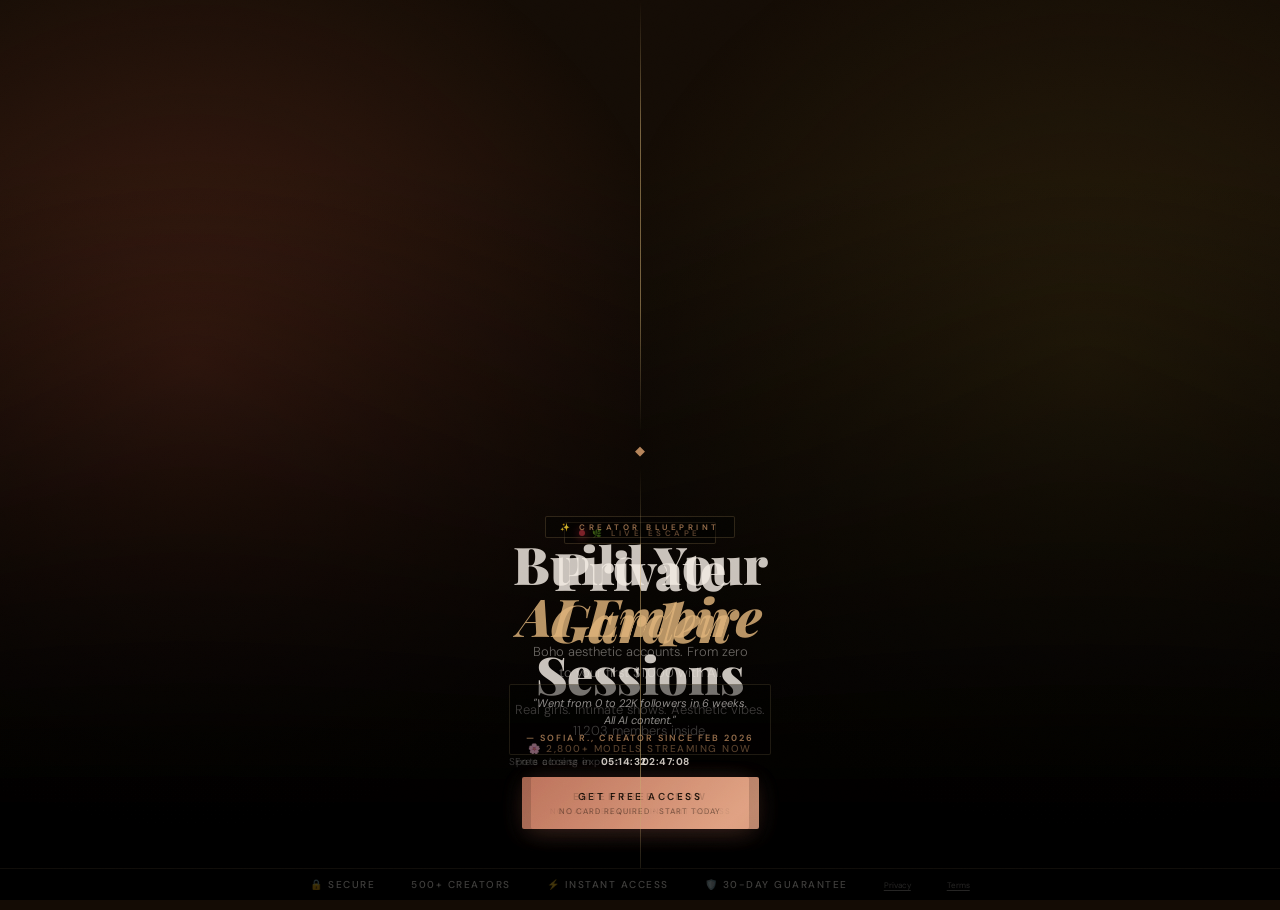
==== offers/index.html @ d006a07e "deploy: AI Girls v1 (AuraMuse) — bridge + offers + worker" ====
<!DOCTYPE html>
<html lang="en">
<head>
<meta charset="UTF-8">
<meta name="viewport" content="width=device-width, initial-scale=1.0, maximum-scale=1.0, user-scalable=no">
<meta name="robots" content="noindex">
<title>AuraMuse — Choose Your Path</title>
<link rel="preconnect" href="https://fonts.googleapis.com">
<link rel="preconnect" href="https://fonts.gstatic.com" crossorigin>
<link href="https://fonts.googleapis.com/css2?family=Playfair+Display:ital,wght@0,700;0,900;1,700&family=DM+Sans:wght@300;400;500;600&display=swap" rel="stylesheet">
<style>
*, *::before, *::after { margin:0; padding:0; box-sizing:border-box; }
:root {
  --gold:    #b5845a;
  --gold-hi: #e0b47a;
  --cream:   #f5ede4;
  --black:   #140c05;
  --ease:    cubic-bezier(0.16, 1, 0.3, 1);
  --muted: rgba(247,242,236,0.5);
  --dim:   rgba(247,242,236,0.25);
}
html, body { height:100%; overflow:hidden; background:var(--black); color:var(--cream); font-family:'DM Sans',sans-serif; }
body::after { content:''; position:fixed; inset:0; background-image:url("data:image/svg+xml,%3Csvg viewBox='0 0 200 200' xmlns='http://www.w3.org/2000/svg'%3E%3Cfilter id='n'%3E%3CfeTurbulence type='fractalNoise' baseFrequency='0.85' numOctaves='4' stitchTiles='stitch'/%3E%3C/filter%3E%3Crect width='100%25' height='100%25' filter='url(%23n)'/%3E%3C/svg%3E"); background-size:180px 180px; opacity:0.035; pointer-events:none; z-index:999; mix-blend-mode:overlay; }
.stage { display:flex; width:100%; height:100vh; position:relative; }
.wing { position:relative; flex:1; height:100%; overflow:hidden; text-decoration:none; color:var(--cream); transition:flex 0.65s var(--ease); -webkit-tap-highlight-color:transparent; }
.stage:not(.mobile):hover .wing:hover { flex:1.35; }
.stage:not(.mobile):hover .wing:not(:hover) { flex:0.65; }
.wing__video { position:absolute; inset:0; width:100%; height:100%; object-fit:cover; object-position:center 15%; filter:brightness(0.3) saturate(0.65); transition:transform 0.7s var(--ease), filter 0.5s ease; }
.wing:hover .wing__video { transform:scale(1.04); filter:brightness(0.5) saturate(1.1); }
.wing__tint { position:absolute; inset:0; z-index:1; pointer-events:none; transition:opacity 0.5s ease; opacity:0.5; }
.wing--left  .wing__tint { background:radial-gradient(ellipse 120% 80% at 30% 40%, rgba(140,60,40,0.7) 0%, transparent 65%); }
.wing--right .wing__tint { background:radial-gradient(ellipse 120% 80% at 70% 40%, rgba(80,65,20,0.65) 0%, transparent 65%); }
.wing:hover .wing__tint { opacity:0.9; }
.wing__fade { position:absolute; bottom:0; left:0; right:0; height:82%; z-index:2; pointer-events:none; background:linear-gradient(transparent, rgba(0,0,0,0.97) 88%); }
.wing__body { position:absolute; bottom:0; left:0; right:0; z-index:10; padding:clamp(16px,3vw,40px) clamp(14px,2.5vw,32px) clamp(52px,9vh,84px); display:flex; flex-direction:column; align-items:center; text-align:center; gap:9px; transform:translateY(10px); opacity:0.82; transition:transform 0.45s var(--ease), opacity 0.3s ease; }
.wing:hover .wing__body { transform:translateY(0); opacity:1; }
.badge { display:inline-flex; align-items:center; gap:7px; font-size:8px; font-weight:600; letter-spacing:3.5px; text-transform:uppercase; border:1px solid rgba(201,169,110,0.25); padding:5px 14px; border-radius:2px; backdrop-filter:blur(10px); background:rgba(0,0,0,0.5); color:var(--gold); }
.live-dot { width:6px; height:6px; border-radius:50%; background:#ff4455; box-shadow:0 0 8px #ff4455; animation:livePulse 1.8s ease infinite; }
@keyframes livePulse { 0%,100%{opacity:1} 50%{opacity:0.5} }
.wing__title { font-family:'Playfair Display', serif; font-size:clamp(26px,4.2vw,52px); font-weight:900; line-height:1.0; letter-spacing:-0.5px; }
.wing__title em { font-style:italic; color:var(--gold-hi); }
.wing__desc { font-size:clamp(11px,1.6vw,13px); font-weight:300; color:var(--muted); line-height:1.6; max-width:270px; }
.wing__stat { font-size:10px; letter-spacing:1.5px; text-transform:uppercase; color:var(--gold); font-weight:500; }
.wing__timer { font-size:10px; color:var(--dim); display:flex; align-items:center; gap:6px; letter-spacing:0.5px; }
.wing__timer b { color:var(--cream); font-variant-numeric:tabular-nums; }
.proof-bar { display:flex; flex-direction:column; gap:4px; align-items:center; padding:10px 16px; border:1px solid rgba(201,169,110,0.18); border-radius:2px; background:rgba(0,0,0,0.5); backdrop-filter:blur(10px); width:100%; max-width:280px; }
.proof-quote { font-size:11px; font-style:italic; color:rgba(247,242,236,0.7); line-height:1.5; }
.proof-name { font-size:9px; letter-spacing:2px; text-transform:uppercase; color:var(--gold); font-weight:600; }
.cta-btn { display:inline-block; padding:13px 28px; font-family:'DM Sans',sans-serif; font-size:10px; font-weight:600; letter-spacing:2.5px; text-transform:uppercase; color:var(--black); background:linear-gradient(135deg,#c47860 0%,#e8a888 50%,#c47860 100%); background-size:200% 100%; border:none; border-radius:2px; cursor:pointer; text-decoration:none; transition:background-position 0.5s, transform 0.3s, box-shadow 0.3s; box-shadow:0 4px 24px rgba(196,120,96,0.2); }
.cta-btn:hover { background-position:100% 0; transform:translateY(-2px); }
.wing--right .cta-btn { background:linear-gradient(135deg,var(--gold) 0%,var(--gold-hi) 50%,var(--gold) 100%); background-size:200% 100%; box-shadow:0 4px 24px rgba(201,169,110,0.2); }
.wing--right .cta-btn:hover { box-shadow:0 8px 32px rgba(201,169,110,0.4); }
.btn-note { display:block; font-size:8px; letter-spacing:1px; opacity:0.55; margin-top:3px; font-weight:400; }
.divider { position:absolute; top:0; bottom:0; left:50%; transform:translateX(-50%); width:44px; z-index:20; display:flex; flex-direction:column; align-items:center; justify-content:center; pointer-events:none; transition:opacity 0.4s; gap:0; }
.stage:hover .divider { opacity:0; }
.div-line { flex:1; width:1px; background:linear-gradient(to bottom,transparent,rgba(201,169,110,0.55) 30%,rgba(201,169,110,0.55) 70%,transparent); }
.div-gem { color:var(--gold); font-size:13px; padding:8px 0; animation:gemGlow 3s ease-in-out infinite; }
@keyframes gemGlow { 0%,100%{text-shadow:0 0 8px rgba(201,169,110,0.5)} 50%{text-shadow:0 0 24px rgba(245,224,152,1), 0 0 48px rgba(201,169,110,0.4)} }
.trustbar { position:fixed; bottom:0; left:0; right:0; z-index:50; display:flex; justify-content:center; align-items:center; gap:clamp(14px,3.5vw,36px); padding:9px 20px; background:rgba(0,0,0,0.88); backdrop-filter:blur(14px); border-top:1px solid rgba(201,169,110,0.08); }
.trustbar span { font-size:clamp(8px,1.4vw,10px); letter-spacing:1.5px; text-transform:uppercase; color:var(--dim); font-weight:500; white-space:nowrap; }
.trustbar a { font-size:8px; color:rgba(247,242,236,0.15); text-decoration:underline; text-underline-offset:2px; }
.wing--left  { animation:wLeft  0.8s var(--ease) both; }
.wing--right { animation:wRight 0.8s var(--ease) 0.1s both; }
@keyframes wLeft  { from{opacity:0;transform:translateX(-16px)} to{opacity:1;transform:none} }
@keyframes wRight { from{opacity:0;transform:translateX(16px)}  to{opacity:1;transform:none} }
@media (max-width:600px) {
  .stage { flex-direction:column; }
  .wing  { flex:none !important; height:50vh; }
  .wing__body { padding:10px 16px 44px; transform:none !important; opacity:1 !important; gap:7px; }
  .wing__title { font-size:clamp(20px,5.5vw,28px); }
  .wing__desc { font-size:11px; }
  .divider { display:none; }
  .proof-bar { max-width:100%; }
  .trustbar { gap:10px; }
}
@media (hover:none) { .wing__video { filter:brightness(0.48) saturate(1); } .wing__tint { opacity:0.75; } }
@media (prefers-reduced-motion:reduce) { *,*::before,*::after { animation:none !important; transition:none !important; } }
</style>
</head>
<body>
<main class="stage" id="stage">
  <!-- LEFT -->
  <a class="wing wing--left" href="/go?offer=left" id="wingLeft"
     onclick="trackClick('ai-girls-v1','Jerkmate',window._acc||'','direct')">
    <video class="wing__video" autoplay muted loop playsinline preload="metadata">
      <source src="../4.mp4" type="video/mp4">
    </video>
    <div class="wing__tint"></div>
    <div class="wing__fade"></div>
    <div class="wing__body">
      <div class="badge"><span class="live-dot"></span>🌿 Live Escape</div>
      <div class="wing__title">Private<br><em>Garden</em><br>Sessions</div>
      <div class="wing__desc">Real girls. Intimate shows. Aesthetic vibes.<br>11,203 members inside.</div>
      <div class="wing__stat">🌸 2,800+ models streaming now</div>
      <div class="wing__timer">Free access expires in&nbsp;<b id="timer1">02:47:09</b></div>
      <a class="cta-btn" href="/go?offer=left" id="leftCta">
        Enter Free — Now
        <span class="btn-note">No card required · Instant access</span>
      </a>
    </div>
  </a>
  <!-- DIVIDER -->
  <div class="divider">
    <div class="div-line"></div>
    <div class="div-gem">◆</div>
    <div class="div-line"></div>
  </div>
  <!-- RIGHT -->
  <a class="wing wing--right" href="/go?offer=right" id="wingRight"
     onclick="trackClick('ai-girls-v1','AIModelLab',window._acc||'','direct')">
    <video class="wing__video" autoplay muted loop playsinline preload="metadata">
      <source src="../3.mp4" type="video/mp4">
    </video>
    <div class="wing__tint"></div>
    <div class="wing__fade"></div>
    <div class="wing__body">
      <div class="badge">✨ Creator Blueprint</div>
      <div class="wing__title">Build Your<br><em>AI Empire</em></div>
      <div class="wing__desc">Boho aesthetic accounts. From zero<br>to your first $1,000 with AI.</div>
      <div class="proof-bar">
        <div class="proof-quote">"Went from 0 to 22K followers in 6 weeks.<br>All AI content."</div>
        <div class="proof-name">— Sofia R., Creator since Feb 2026</div>
      </div>
      <div class="wing__timer">Spots closing in&nbsp;<b id="timer2">05:14:33</b></div>
      <a class="cta-btn" href="/go?offer=right" id="rightCta">
        Get Free Access
        <span class="btn-note">No card required · Start today</span>
      </a>
    </div>
  </a>
</main>
<div class="trustbar">
  <span>🔒 Secure</span>
  <span>500+ Creators</span>
  <span>⚡ Instant Access</span>
  <span>🛡️ 30-Day Guarantee</span>
  <a href="/privacy">Privacy</a>
  <a href="/terms">Terms</a>
</div>
<script>
const GS = 'https://script.google.com/macros/s/AKfycbxTnxPi9NM2UMS2STc3cYKUYpZC90HTCL5RYWIX8rKLseaEYXH8nr1yMLroba7RYpOA/exec';
window._acc = new URLSearchParams(location.search).get('acc') || '';
function trackClick(landing, offer, acc, offerId) {
  try { fetch(GS, {method:'POST',mode:'no-cors',headers:{'Content-Type':'application/json'},
    body:JSON.stringify({landing,offer,acc,offer_id:offerId,utm_source:'pinterest',ts:new Date().toISOString()})})} catch(e) {}
}
(function() {
  const acc = window._acc;
  if (!acc) return;
  ['wingLeft','leftCta','wingRight','rightCta'].forEach(id => {
    const el = document.getElementById(id);
    if (!el) return;
    const h = el.getAttribute('href');
    if (h) el.setAttribute('href', h + '&acc=' + acc);
  });
})();
function makeTimer(id, s) {
  const el = document.getElementById(id);
  setInterval(() => {
    if (s <= 0) s = 14400; s--;
    el.textContent = String(Math.floor(s/3600)).padStart(2,'0') + ':' + String(Math.floor(s%3600/60)).padStart(2,'0') + ':' + String(s%60).padStart(2,'0');
  }, 1000);
}
makeTimer('timer1', 10029);
makeTimer('timer2', 18873);
if (!window.matchMedia('(hover:hover)').matches) document.getElementById('stage').classList.add('mobile');
</script>
</body>
</html>
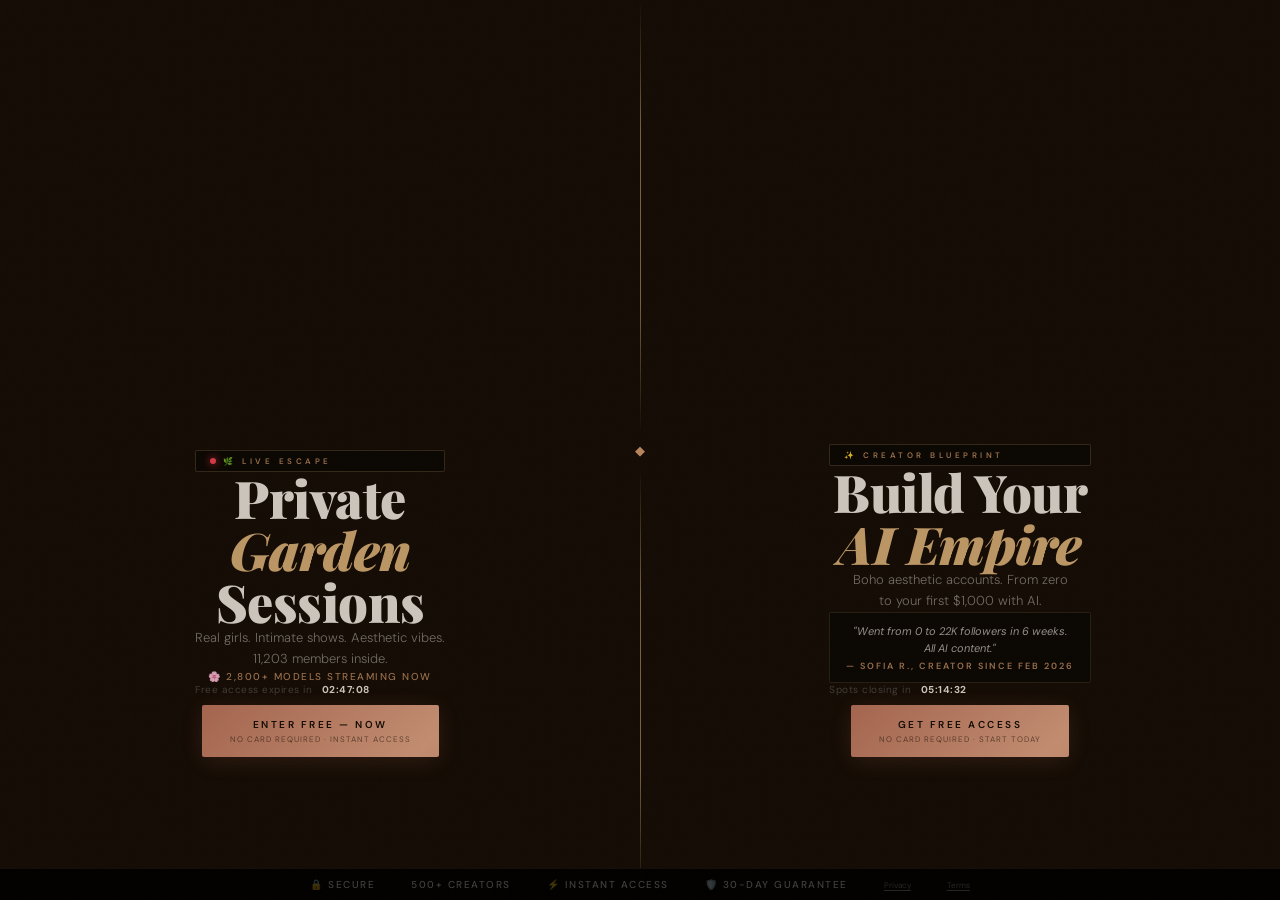
==== commit 941cd5fe: "Fix: wing flex layout, position:relative on body, isolation" ====
--- a/offers/index.html
+++ b/offers/index.html
@@ -22,17 +22,17 @@
 html, body { height:100%; overflow:hidden; background:var(--black); color:var(--cream); font-family:'DM Sans',sans-serif; }
 body::after { content:''; position:fixed; inset:0; background-image:url("data:image/svg+xml,%3Csvg viewBox='0 0 200 200' xmlns='http://www.w3.org/2000/svg'%3E%3Cfilter id='n'%3E%3CfeTurbulence type='fractalNoise' baseFrequency='0.85' numOctaves='4' stitchTiles='stitch'/%3E%3C/filter%3E%3Crect width='100%25' height='100%25' filter='url(%23n)'/%3E%3C/svg%3E"); background-size:180px 180px; opacity:0.035; pointer-events:none; z-index:999; mix-blend-mode:overlay; }
 .stage { display:flex; width:100%; height:100vh; position:relative; }
-.wing { position:relative; flex:1; height:100%; overflow:hidden; text-decoration:none; color:var(--cream); transition:flex 0.65s var(--ease); -webkit-tap-highlight-color:transparent; }
+.wing { position:relative; flex:1; height:100%; overflow:hidden; text-decoration:none; color:var(--cream); transition:flex 0.65s var(--ease); -webkit-tap-highlight-color:transparent; display:flex; flex-direction:column; justify-content:flex-end; isolation:isolate; }
 .stage:not(.mobile):hover .wing:hover { flex:1.35; }
 .stage:not(.mobile):hover .wing:not(:hover) { flex:0.65; }
-.wing__video { position:absolute; inset:0; width:100%; height:100%; object-fit:cover; object-position:center 15%; filter:brightness(0.3) saturate(0.65); transition:transform 0.7s var(--ease), filter 0.5s ease; }
+.wing__video { position:absolute; inset:0; z-index:0; width:100%; height:100%; object-fit:cover; object-position:center 15%; filter:brightness(0.3) saturate(0.65); transition:transform 0.7s var(--ease), filter 0.5s ease; }
 .wing:hover .wing__video { transform:scale(1.04); filter:brightness(0.5) saturate(1.1); }
 .wing__tint { position:absolute; inset:0; z-index:1; pointer-events:none; transition:opacity 0.5s ease; opacity:0.5; }
 .wing--left  .wing__tint { background:radial-gradient(ellipse 120% 80% at 30% 40%, rgba(140,60,40,0.7) 0%, transparent 65%); }
 .wing--right .wing__tint { background:radial-gradient(ellipse 120% 80% at 70% 40%, rgba(80,65,20,0.65) 0%, transparent 65%); }
 .wing:hover .wing__tint { opacity:0.9; }
 .wing__fade { position:absolute; bottom:0; left:0; right:0; height:82%; z-index:2; pointer-events:none; background:linear-gradient(transparent, rgba(0,0,0,0.97) 88%); }
-.wing__body { position:absolute; bottom:0; left:0; right:0; z-index:10; padding:clamp(16px,3vw,40px) clamp(14px,2.5vw,32px) clamp(52px,9vh,84px); display:flex; flex-direction:column; align-items:center; text-align:center; gap:9px; transform:translateY(10px); opacity:0.82; transition:transform 0.45s var(--ease), opacity 0.3s ease; }
+.wing__body { position:relative; width:100%; z-index:10; padding:clamp(16px,3vw,40px) clamp(14px,2.5vw,32px) clamp(52px,9vh,84px); display:flex; flex-direction:column; align-items:center; text-align:center; gap:9px; transform:translateY(10px); opacity:0.82; transition:transform 0.45s var(--ease), opacity 0.3s ease; max-height:92%; overflow:hidden; }
 .wing:hover .wing__body { transform:translateY(0); opacity:1; }
 .badge { display:inline-flex; align-items:center; gap:7px; font-size:8px; font-weight:600; letter-spacing:3.5px; text-transform:uppercase; border:1px solid rgba(201,169,110,0.25); padding:5px 14px; border-radius:2px; backdrop-filter:blur(10px); background:rgba(0,0,0,0.5); color:var(--gold); }
 .live-dot { width:6px; height:6px; border-radius:50%; background:#ff4455; box-shadow:0 0 8px #ff4455; animation:livePulse 1.8s ease infinite; }
@@ -66,12 +66,21 @@
 @media (max-width:600px) {
   .stage { flex-direction:column; }
   .wing  { flex:none !important; height:50vh; }
-  .wing__body { padding:10px 16px 44px; transform:none !important; opacity:1 !important; gap:7px; }
-  .wing__title { font-size:clamp(20px,5.5vw,28px); }
-  .wing__desc { font-size:11px; }
+  .wing__body { padding:10px 16px 44px; transform:none !important; opacity:1 !important; gap:6px; max-height:96%; }
+  .wing__title { font-size:clamp(18px,5vw,26px); }
+  .wing__desc { font-size:10px; }
   .divider { display:none; }
-  .proof-bar { max-width:100%; }
+  .proof-bar { display:none; }
   .trustbar { gap:10px; }
+}
+@media (max-height:700px) {
+  .proof-bar { display:none; }
+  .wing__desc { display:none; }
+  .wing__body { gap:6px; }
+}
+@media (max-height:500px) {
+  .wing__stat { display:none; }
+  .wing__timer { display:none; }
 }
 @media (hover:none) { .wing__video { filter:brightness(0.48) saturate(1); } .wing__tint { opacity:0.75; } }
 @media (prefers-reduced-motion:reduce) { *,*::before,*::after { animation:none !important; transition:none !important; } }
